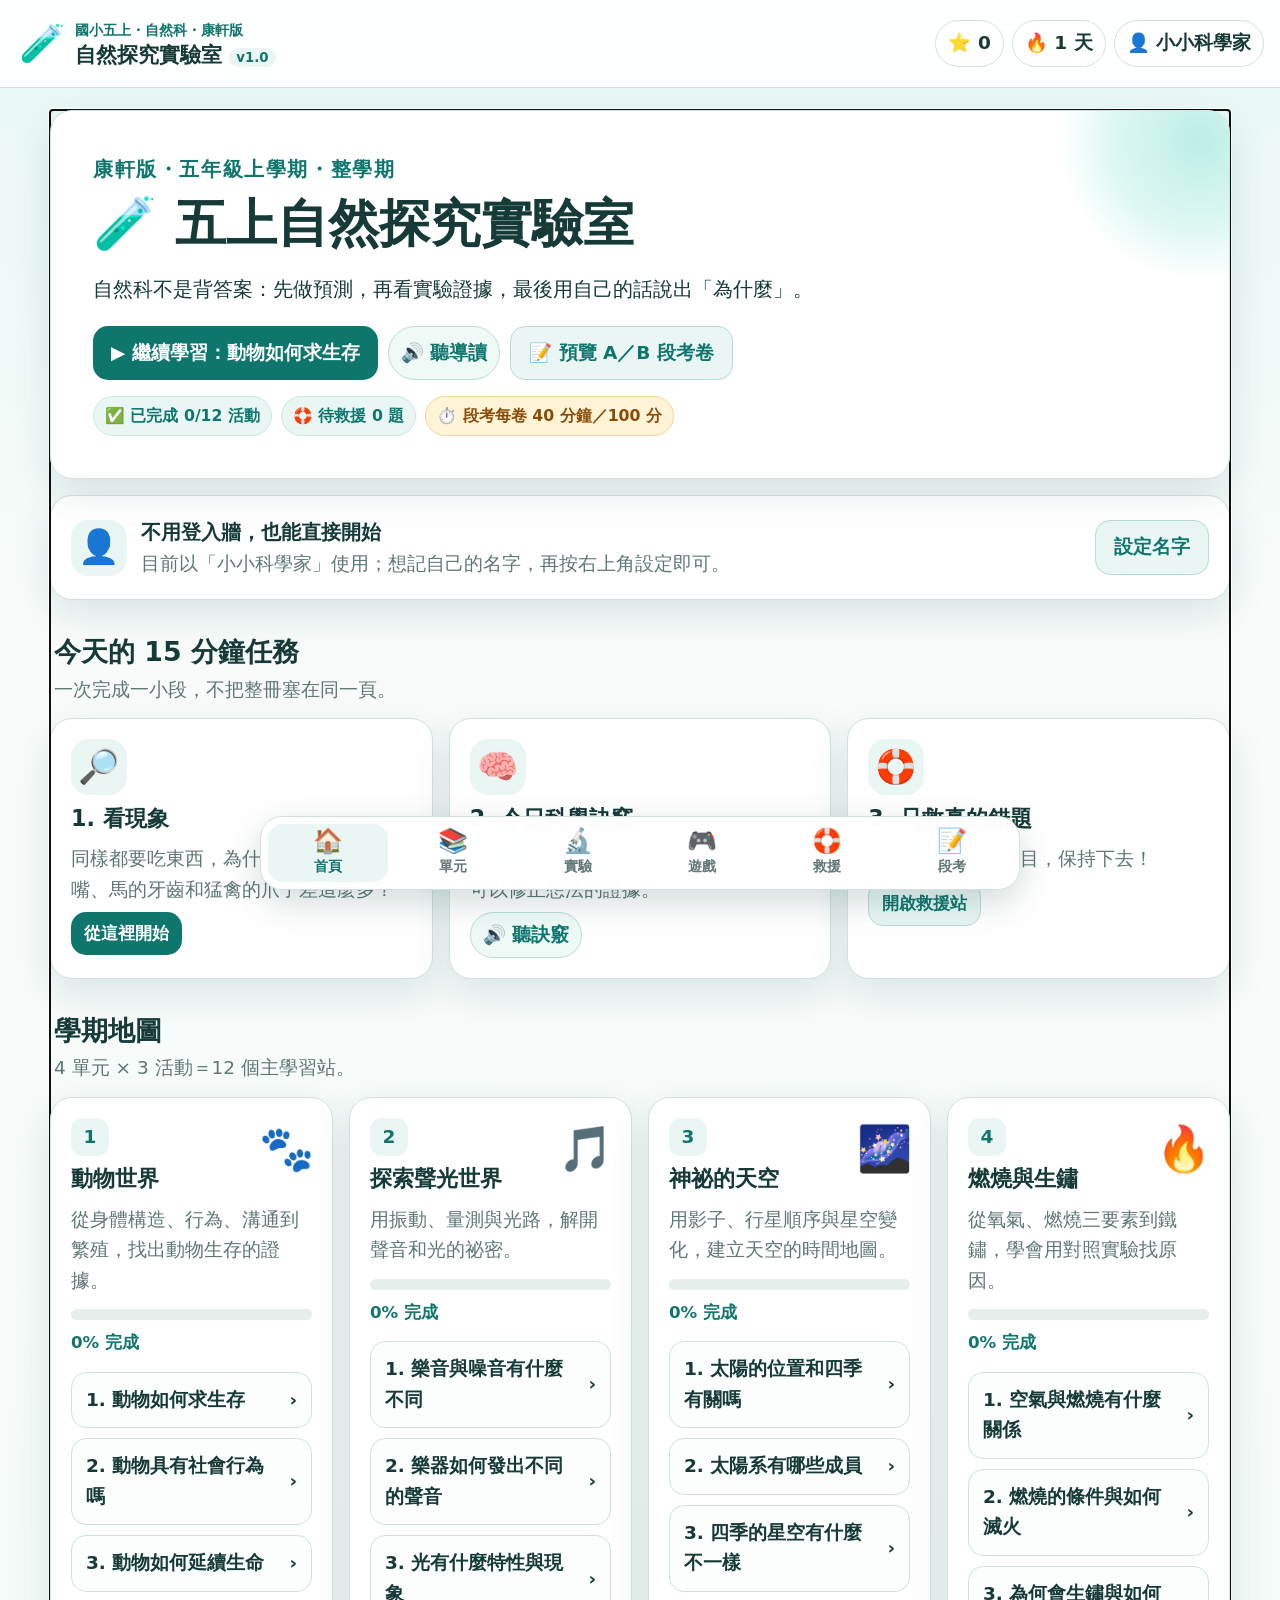
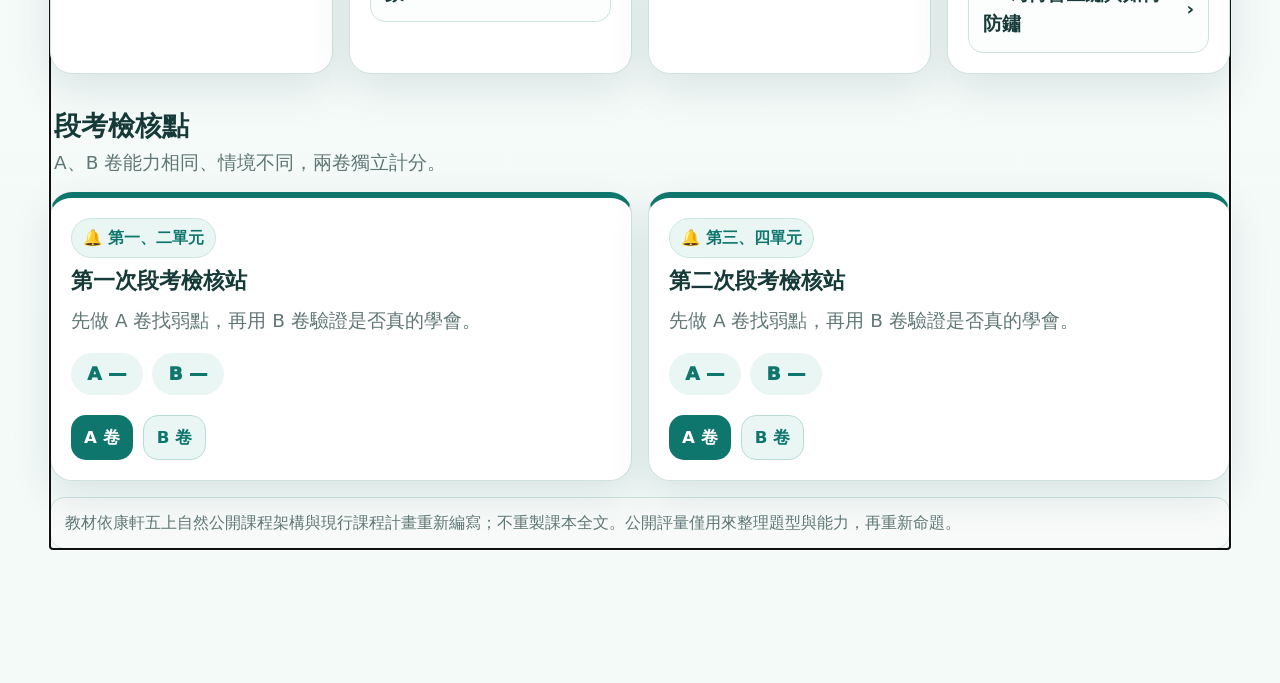
==== index.html @ b78e424f "version 1.0.0" ====
<!doctype html>
<html lang="zh-Hant">
<head>
  <meta charset="utf-8" />
  <meta name="viewport" content="width=device-width,initial-scale=1,viewport-fit=cover" />
  <meta name="theme-color" content="#0f766e" />
  <meta name="description" content="康軒版國小五年級上學期自然互動學習網站：五上自然探究實驗室。" />
  <meta name="application-name" content="五上自然探究實驗室" />
  <link rel="manifest" href="./manifest.webmanifest" />
  <link rel="icon" href="./assets/icon.svg" type="image/svg+xml" />
  <link rel="stylesheet" href="./styles.css?v=1.0.0" />
  <title>五上自然探究實驗室｜康軒版</title>
</head>
<body>
  <header class="topbar">
    <button class="brand" id="homeBrand" type="button" aria-label="回首頁">
      <span class="brand-mark" aria-hidden="true">🧪</span>
      <span><small>國小五上・自然科・康軒版</small><strong>自然探究實驗室 <em>v1.0</em></strong></span>
    </button>
    <div class="status-strip" aria-label="學習狀態">
      <span>⭐ <b id="stars">0</b></span>
      <span class="hide-narrow">🔥 <b id="streak">1</b> 天</span>
      <button class="profile-chip" id="profileBtn" type="button">👤 <b id="profileName">小小科學家</b></button>
    </div>
  </header>

  <main id="mainView" class="main-view" tabindex="-1"></main>

  <nav class="bottom-nav" aria-label="主要導覽">
    <button data-nav="home" class="nav-item active" type="button"><span>🏠</span><b>首頁</b></button>
    <button data-nav="units" class="nav-item" type="button"><span>📚</span><b>單元</b></button>
    <button data-nav="lab" class="nav-item" type="button"><span>🔬</span><b>實驗</b></button>
    <button data-nav="games" class="nav-item" type="button"><span>🎮</span><b>遊戲</b></button>
    <button data-nav="rescue" class="nav-item" type="button"><span>🛟</span><b>救援</b></button>
    <button data-nav="exams" class="nav-item" type="button"><span>📝</span><b>段考</b></button>
  </nav>

  <dialog id="profileDialog" class="small-dialog">
    <form method="dialog" class="dialog-card compact-profile" id="profileForm">
      <button class="icon-close" value="cancel" aria-label="關閉">×</button>
      <div class="profile-title"><span>👤</span><div><small>不擋住學習的簡易設定</small><h2>研究員名字</h2></div></div>
      <label class="field-label" for="nameInput">名字或暱稱</label>
      <input id="nameInput" maxlength="12" autocomplete="nickname" placeholder="例如：小安" />
      <p class="field-help">不需要帳號、密碼或 PIN；進度只存在這個瀏覽器。</p>
      <div class="row-actions"><button class="btn secondary" value="cancel">稍後</button><button class="btn primary" id="saveProfile" value="default">儲存</button></div>
    </form>
  </dialog>

  <dialog id="lessonDialog" class="wide-dialog"><div class="dialog-card lesson-shell"><button class="icon-close" data-close="lesson" aria-label="關閉">×</button><div id="lessonContent"></div></div></dialog>
  <dialog id="examDialog" class="wide-dialog"><div class="dialog-card exam-shell"><button class="icon-close" data-close="exam" aria-label="關閉">×</button><div id="examContent"></div></div></dialog>
  <dialog id="gameDialog" class="wide-dialog"><div class="dialog-card game-shell"><button class="icon-close" data-close="game" aria-label="關閉">×</button><div id="gameContent"></div></div></dialog>

  <div id="toast" class="toast" role="status" aria-live="polite"></div>

  <script src="./data.js?v=1.0.0"></script>
  <script src="./app.js?v=1.0.0"></script>
</body>
</html>
---- styles.css ----
:root{
  --bg:#f3faf8;--panel:#ffffff;--ink:#153a38;--muted:#5f7775;--brand:#0f766e;--brand2:#0d9488;--accent:#f59e0b;--danger:#b42318;
  --line:#cfe2df;--soft:#e9f6f3;--shadow:0 14px 40px rgba(15,78,72,.12);--radius:22px;--touch:48px;
  font-size:18.5px;color-scheme:light;
}
*{box-sizing:border-box}html{scroll-behavior:smooth}body{margin:0;font-family:"Noto Sans TC","Microsoft JhengHei",system-ui,-apple-system,sans-serif;color:var(--ink);background:linear-gradient(180deg,#e8f8f5 0,#f8fbfa 28%,#f3faf8 100%);line-height:1.65;min-height:100vh;padding-bottom:86px}
button,input,select,textarea{font:inherit}button{cursor:pointer}button:focus-visible,input:focus-visible,select:focus-visible{outline:4px solid rgba(245,158,11,.32);outline-offset:2px}
.topbar{position:sticky;top:0;z-index:20;display:flex;align-items:center;justify-content:space-between;gap:14px;padding:10px max(16px,env(safe-area-inset-left));background:rgba(255,255,255,.94);backdrop-filter:blur(16px);border-bottom:1px solid var(--line)}
.brand{border:0;background:transparent;color:var(--ink);display:flex;align-items:center;gap:10px;text-align:left;padding:3px}.brand-mark{font-size:2rem}.brand small{display:block;font-weight:800;color:var(--brand);font-size:.78rem}.brand strong{display:block;font-size:1.13rem;line-height:1.2}.brand em{font-style:normal;font-size:.72rem;background:var(--soft);padding:2px 7px;border-radius:999px;color:var(--brand)}
.status-strip{display:flex;align-items:center;gap:8px;font-weight:800;white-space:nowrap}.status-strip>span,.profile-chip{min-height:42px;border:1px solid var(--line);background:#fff;border-radius:999px;padding:7px 12px;color:var(--ink)}.profile-chip{max-width:180px;overflow:hidden;text-overflow:ellipsis}
.main-view{width:min(1180px,calc(100% - 28px));margin:22px auto 48px}.hero,.card{background:var(--panel);border:1px solid var(--line);box-shadow:var(--shadow);border-radius:var(--radius)}.hero{padding:clamp(22px,4vw,42px);position:relative;overflow:hidden}.hero::after{content:"";position:absolute;width:280px;height:280px;border-radius:50%;right:-110px;top:-110px;background:radial-gradient(circle,#bceee6 0,#dff8f3 45%,transparent 70%);pointer-events:none}.eyebrow{margin:0 0 6px;color:var(--brand);font-size:.82rem;font-weight:900;letter-spacing:.08em}.hero h1{font-size:clamp(1.8rem,4vw,3rem);line-height:1.15;margin:.15em 0}.hero p{font-size:1.08rem;max-width:760px}.hero-actions{display:flex;gap:10px;flex-wrap:wrap;margin-top:20px}
.btn{border:0;min-height:var(--touch);padding:11px 18px;border-radius:15px;font-weight:900;display:inline-flex;align-items:center;justify-content:center;gap:8px}.btn.primary{background:var(--brand);color:white}.btn.primary:hover{background:#0b5f59}.btn.secondary{background:var(--soft);color:var(--brand);border:1px solid #b7ddd7}.btn.warn{background:#fff4d6;color:#8a4b08;border:1px solid #f0d08d}.btn.ghost{background:#fff;border:1px solid var(--line);color:var(--ink)}.btn.danger{background:#fff0ee;color:var(--danger);border:1px solid #efc1bc}.btn.small{min-height:42px;padding:8px 13px;font-size:.9rem}
.section-head{display:flex;justify-content:space-between;align-items:end;gap:12px;margin:30px 4px 13px}.section-head h2{font-size:1.45rem;margin:0}.section-head p{margin:0;color:var(--muted)}
.grid{display:grid;gap:16px}.grid.two{grid-template-columns:repeat(2,minmax(0,1fr))}.grid.three{grid-template-columns:repeat(3,minmax(0,1fr))}.grid.four{grid-template-columns:repeat(4,minmax(0,1fr))}.card{padding:20px}.card h3{margin:.2em 0 .35em;font-size:1.2rem}.card p{margin:.35em 0;color:var(--muted)}.unit-card{position:relative;overflow:hidden}.unit-card .unit-no{display:inline-flex;align-items:center;justify-content:center;width:38px;height:38px;border-radius:12px;background:var(--soft);color:var(--brand);font-weight:900}.unit-emoji{font-size:2.4rem;position:absolute;right:18px;top:14px}.progress{height:11px;background:#e7efed;border-radius:999px;overflow:hidden;margin:13px 0 7px}.progress>i{display:block;height:100%;background:linear-gradient(90deg,var(--brand),#34d399);border-radius:inherit}.mini-stat{font-weight:900;color:var(--brand);font-size:.9rem}.lesson-list{display:grid;gap:10px;margin-top:14px}.lesson-link{width:100%;text-align:left;border:1px solid var(--line);background:#fbfefd;padding:12px 14px;border-radius:15px;color:var(--ink);font-weight:800;min-height:52px;display:flex;align-items:center;justify-content:space-between;gap:10px}.lesson-link:hover{border-color:#7fc8bd;background:#f0fbf8}.done-dot{color:#0f8b66}.lockless{font-size:.78rem;color:var(--muted);font-weight:700}
.mission-card{display:grid;grid-template-columns:auto 1fr auto;align-items:center;gap:14px}.mission-icon{width:56px;height:56px;border-radius:18px;background:var(--soft);display:grid;place-items:center;font-size:1.8rem}.mission-card strong{font-size:1.08rem}.mission-card p{margin:0}
.scope-strip{display:flex;gap:9px;flex-wrap:wrap;margin-top:16px}.pill,.scope-pill{display:inline-flex;align-items:center;gap:6px;padding:6px 11px;border-radius:999px;background:var(--soft);color:var(--brand);font-size:.85rem;font-weight:900;border:1px solid #cce7e2}.scope-pill.exam{background:#fff4d6;color:#8a4b08;border-color:#f3d59a}
.bottom-nav{position:fixed;z-index:25;left:50%;bottom:max(10px,env(safe-area-inset-bottom));transform:translateX(-50%);width:min(760px,calc(100% - 18px));display:grid;grid-template-columns:repeat(6,1fr);gap:5px;padding:7px;border:1px solid var(--line);border-radius:22px;background:rgba(255,255,255,.96);backdrop-filter:blur(16px);box-shadow:0 12px 35px rgba(10,62,57,.18)}.nav-item{border:0;background:transparent;border-radius:15px;color:var(--muted);min-height:58px;font-weight:800;display:flex;flex-direction:column;align-items:center;justify-content:center;gap:0;font-size:.76rem}.nav-item span{font-size:1.3rem;line-height:1.1}.nav-item.active{background:var(--soft);color:var(--brand)}
dialog{border:0;background:transparent;padding:0}dialog::backdrop{background:rgba(3,32,30,.62);backdrop-filter:blur(4px)}.small-dialog{width:min(440px,calc(100% - 24px))}.wide-dialog{width:min(1120px,calc(100% - 18px));max-height:94vh}.dialog-card{position:relative;background:#fff;border-radius:24px;border:1px solid var(--line);box-shadow:0 30px 90px rgba(0,0,0,.25);padding:24px;max-height:94vh;overflow:auto}.icon-close{position:sticky;float:right;top:0;z-index:5;width:46px;height:46px;border-radius:50%;border:1px solid var(--line);background:#fff;font-size:1.6rem;line-height:1;color:var(--muted)}.compact-profile{padding:20px}.profile-title{display:flex;align-items:center;gap:12px;margin-bottom:14px}.profile-title>span{font-size:2.1rem}.profile-title small{color:var(--brand);font-weight:900}.profile-title h2{margin:0}.field-label{font-weight:900;display:block;margin-bottom:6px}.compact-profile input{width:100%;min-height:52px;border:2px solid var(--line);border-radius:14px;padding:10px 13px;font-size:1.05rem}.field-help{font-size:.86rem;color:var(--muted);margin:8px 0 16px}.row-actions{display:flex;justify-content:flex-end;gap:9px}
.lesson-hero{padding:18px 6px 14px}.lesson-hero h1{margin:.1em 0;font-size:clamp(1.55rem,3vw,2.25rem)}.lesson-hero .lead{font-size:1.08rem;color:var(--muted);max-width:850px}.lesson-stage-nav{display:flex;gap:8px;overflow:auto;padding:9px 0 12px;position:sticky;top:-24px;background:#fff;z-index:3}.stage-tab{border:1px solid var(--line);background:#fff;min-height:46px;border-radius:13px;padding:8px 13px;white-space:nowrap;font-weight:900;color:var(--muted)}.stage-tab.active{background:var(--brand);color:#fff;border-color:var(--brand)}.stage-panel{padding:8px 2px}.stage-panel h2{font-size:1.35rem}.big-question{font-size:1.24rem;font-weight:900;background:#fff8e8;border:1px solid #f1d69a;border-radius:18px;padding:18px}.concept-stack{display:grid;gap:11px}.concept{display:grid;grid-template-columns:42px 1fr;gap:12px;align-items:start;background:#f8fcfb;border:1px solid var(--line);border-radius:16px;padding:14px}.concept b{width:38px;height:38px;border-radius:12px;background:var(--brand);color:#fff;display:grid;place-items:center}.speak{border:1px solid #b8ded8;background:#effaf7;color:var(--brand);border-radius:999px;min-height:42px;padding:7px 12px;font-weight:900}.memory-hook{background:#fff8e8;border-left:6px solid var(--accent);padding:14px 16px;border-radius:12px;margin:10px 0;font-weight:800}.experiment-grid{display:grid;grid-template-columns:1fr 1fr;gap:14px}.experiment-box{border:1px solid var(--line);border-radius:17px;padding:16px;background:#fbfefd}.experiment-box h3{margin:.1em 0 .4em}.steps{padding-left:1.3em}.steps li{margin:.35em 0}.safety{background:#fff1ef;border:1px solid #f3c7c0;color:#7c2d25;border-radius:14px;padding:13px 15px;font-weight:800}.prediction-options{display:grid;gap:8px}.prediction-options button{border:1px solid var(--line);background:white;border-radius:14px;min-height:50px;padding:10px 13px;text-align:left}.prediction-options button.good{background:#eafaf2;border-color:#6bcf9a}.prediction-options button.bad{background:#fff1ef;border-color:#f1aaa0}.reveal{margin-top:12px;padding:14px;border-radius:14px;background:var(--soft)}
.simulator{border:1px solid var(--line);border-radius:18px;padding:18px;background:linear-gradient(180deg,#fbfffe,#f1faf8)}.sim-controls{display:grid;gap:12px}.sim-controls label{font-weight:800}.sim-controls input[type=range]{width:100%}.sim-output{margin-top:14px;border-radius:15px;padding:16px;background:#fff;border:1px solid var(--line);font-weight:800}.ray-svg,.sky-svg{width:100%;height:auto;max-height:310px;background:#f8fcff;border-radius:16px;border:1px solid #d7e6ee}.planet-row{display:flex;flex-wrap:wrap;gap:8px}.planet-chip{padding:9px 12px;border-radius:999px;background:#e7f4ff;border:1px solid #b7d5ea;font-weight:900}.flame{font-size:4rem;filter:drop-shadow(0 8px 12px rgba(245,158,11,.25))}.flame.off{filter:grayscale(1);opacity:.35}.rust-sample{font-size:3.2rem}.switches{display:flex;flex-wrap:wrap;gap:9px}.toggle{border:1px solid var(--line);background:#fff;border-radius:14px;padding:10px 14px;font-weight:900}.toggle.on{background:var(--brand);color:#fff;border-color:var(--brand)}
.level-switch{display:flex;gap:8px;flex-wrap:wrap;margin:10px 0 14px}.level-btn{border:1px solid var(--line);background:#fff;border-radius:999px;padding:8px 13px;font-weight:900}.level-btn.active{background:#183f3b;color:#fff}.quiz-card{border:1px solid var(--line);border-radius:18px;padding:16px;margin:12px 0}.quiz-card .qtitle{font-size:1.08rem;font-weight:900}.quiz-options{display:grid;gap:8px;margin-top:11px}.choice{border:1px solid var(--line);background:#fff;border-radius:14px;text-align:left;padding:11px 13px;min-height:48px}.choice.correct{background:#e8f8ef;border-color:#78c59a}.choice.wrong{background:#fff0ef;border-color:#e7a19a}.explain{margin-top:10px;padding:12px 14px;background:var(--soft);border-radius:13px}.quiz-summary{padding:16px;background:#fff8e8;border:1px solid #f0d49a;border-radius:16px;font-weight:900}
.exam-card{border-top:6px solid var(--brand)}.exam-card.b{border-top-color:#7c3aed}.score-badge{display:inline-flex;align-items:center;justify-content:center;min-width:72px;height:42px;border-radius:999px;background:var(--soft);font-weight:950;color:var(--brand)}.exam-head{display:flex;justify-content:space-between;align-items:start;gap:14px;padding-right:55px}.exam-head h1{margin:.1em 0}.timer{position:sticky;top:0;z-index:4;display:inline-flex;background:#183f3b;color:#fff;border-radius:999px;padding:8px 13px;font-weight:950}.exam-section{margin:25px 0 8px;padding:10px 14px;background:#eaf8f5;border-radius:13px;font-size:1.1rem}.exam-q{border-bottom:1px dashed var(--line);padding:16px 2px}.exam-q legend{font-weight:900;margin-bottom:8px}.exam-q input[type=text]{width:100%;max-width:420px;border:2px solid var(--line);border-radius:13px;padding:10px 12px;min-height:48px}.exam-choice{display:block;padding:8px 4px}.exam-choice input{transform:scale(1.25);margin-right:10px}.result-panel{padding:18px;border-radius:18px;background:#fff8e8;border:1px solid #f0d49a}.score-big{font-size:2.7rem;font-weight:950;color:var(--brand)}.wrong-review{border:1px solid #efc0ba;background:#fff7f6;border-radius:14px;padding:12px;margin:10px 0}
.match-board{display:grid;grid-template-columns:repeat(4,minmax(0,1fr));gap:10px}.match-card{min-height:95px;border:2px solid #c9e0dc;background:#fff;border-radius:16px;padding:10px;font-weight:900;color:var(--ink)}.match-card.flipped{background:#eaf8f5;border-color:#63b9ad}.match-card.matched{background:#e5f7ea;border-color:#68bd83;opacity:.65}.board{display:grid;grid-template-columns:repeat(5,minmax(0,1fr));gap:7px;margin:14px 0}.tile{min-height:78px;border:1px solid var(--line);border-radius:14px;background:#f8fcfb;padding:7px;font-size:.78rem;font-weight:800;position:relative}.tile.player::after{content:"🧪";position:absolute;right:5px;bottom:4px;font-size:1.45rem}.game-stats{display:flex;gap:10px;flex-wrap:wrap}.game-stats span{background:var(--soft);padding:7px 11px;border-radius:999px;font-weight:900}
.rescue-item{display:grid;grid-template-columns:1fr auto;gap:12px;align-items:center;border:1px solid #efc2bd;background:#fffafa;border-radius:16px;padding:15px;margin:10px 0}.empty-state{text-align:center;padding:45px 20px}.empty-state .emoji{font-size:4rem}.empty-state h2{margin:.2em}.source-note{font-size:.85rem;color:var(--muted);background:#f7faf9;border-radius:14px;padding:12px 14px;border:1px solid var(--line)}
.toast{position:fixed;z-index:60;left:50%;bottom:100px;transform:translate(-50%,30px);opacity:0;pointer-events:none;background:#173f3b;color:white;padding:12px 16px;border-radius:999px;font-weight:900;transition:.22s;box-shadow:var(--shadow)}.toast.show{opacity:1;transform:translate(-50%,0)}
@media(max-width:820px){:root{font-size:17.5px}.grid.four,.grid.three{grid-template-columns:repeat(2,minmax(0,1fr))}.experiment-grid{grid-template-columns:1fr}.match-board{grid-template-columns:repeat(3,minmax(0,1fr))}.board{grid-template-columns:repeat(4,minmax(0,1fr))}.hide-narrow{display:none}.status-strip>span{padding:7px 9px}.profile-chip{max-width:125px}.main-view{width:min(100% - 18px,1180px);margin-top:12px}.hero{padding:22px 18px}.dialog-card{padding:18px}.lesson-stage-nav{top:-18px}}
@media(max-width:560px){:root{font-size:17px}.topbar{padding:8px 9px}.brand-mark{font-size:1.65rem}.brand small{font-size:.78rem}.brand strong{font-size:1rem}.brand em{display:none}.status-strip>span{display:none}.profile-chip{min-height:40px;padding:6px 9px;max-width:110px}.grid.two,.grid.three,.grid.four{grid-template-columns:1fr}.mission-card{grid-template-columns:auto 1fr}.mission-card>.btn{grid-column:1/-1}.bottom-nav{gap:2px;padding:5px}.nav-item{min-height:55px;font-size:.82rem}.nav-item span{font-size:1.2rem}.card{padding:17px}.hero h1{font-size:1.75rem}.match-board{grid-template-columns:repeat(2,minmax(0,1fr))}.board{grid-template-columns:repeat(3,minmax(0,1fr))}.tile{min-height:72px;font-size:.84rem}.exam-head{display:block}.timer{margin-top:8px}.row-actions .btn{flex:1}.lesson-shell,.exam-shell,.game-shell{border-radius:18px}.lesson-stage-nav{padding-right:40px}}
@media(prefers-reduced-motion:reduce){*{scroll-behavior:auto!important;transition:none!important}}
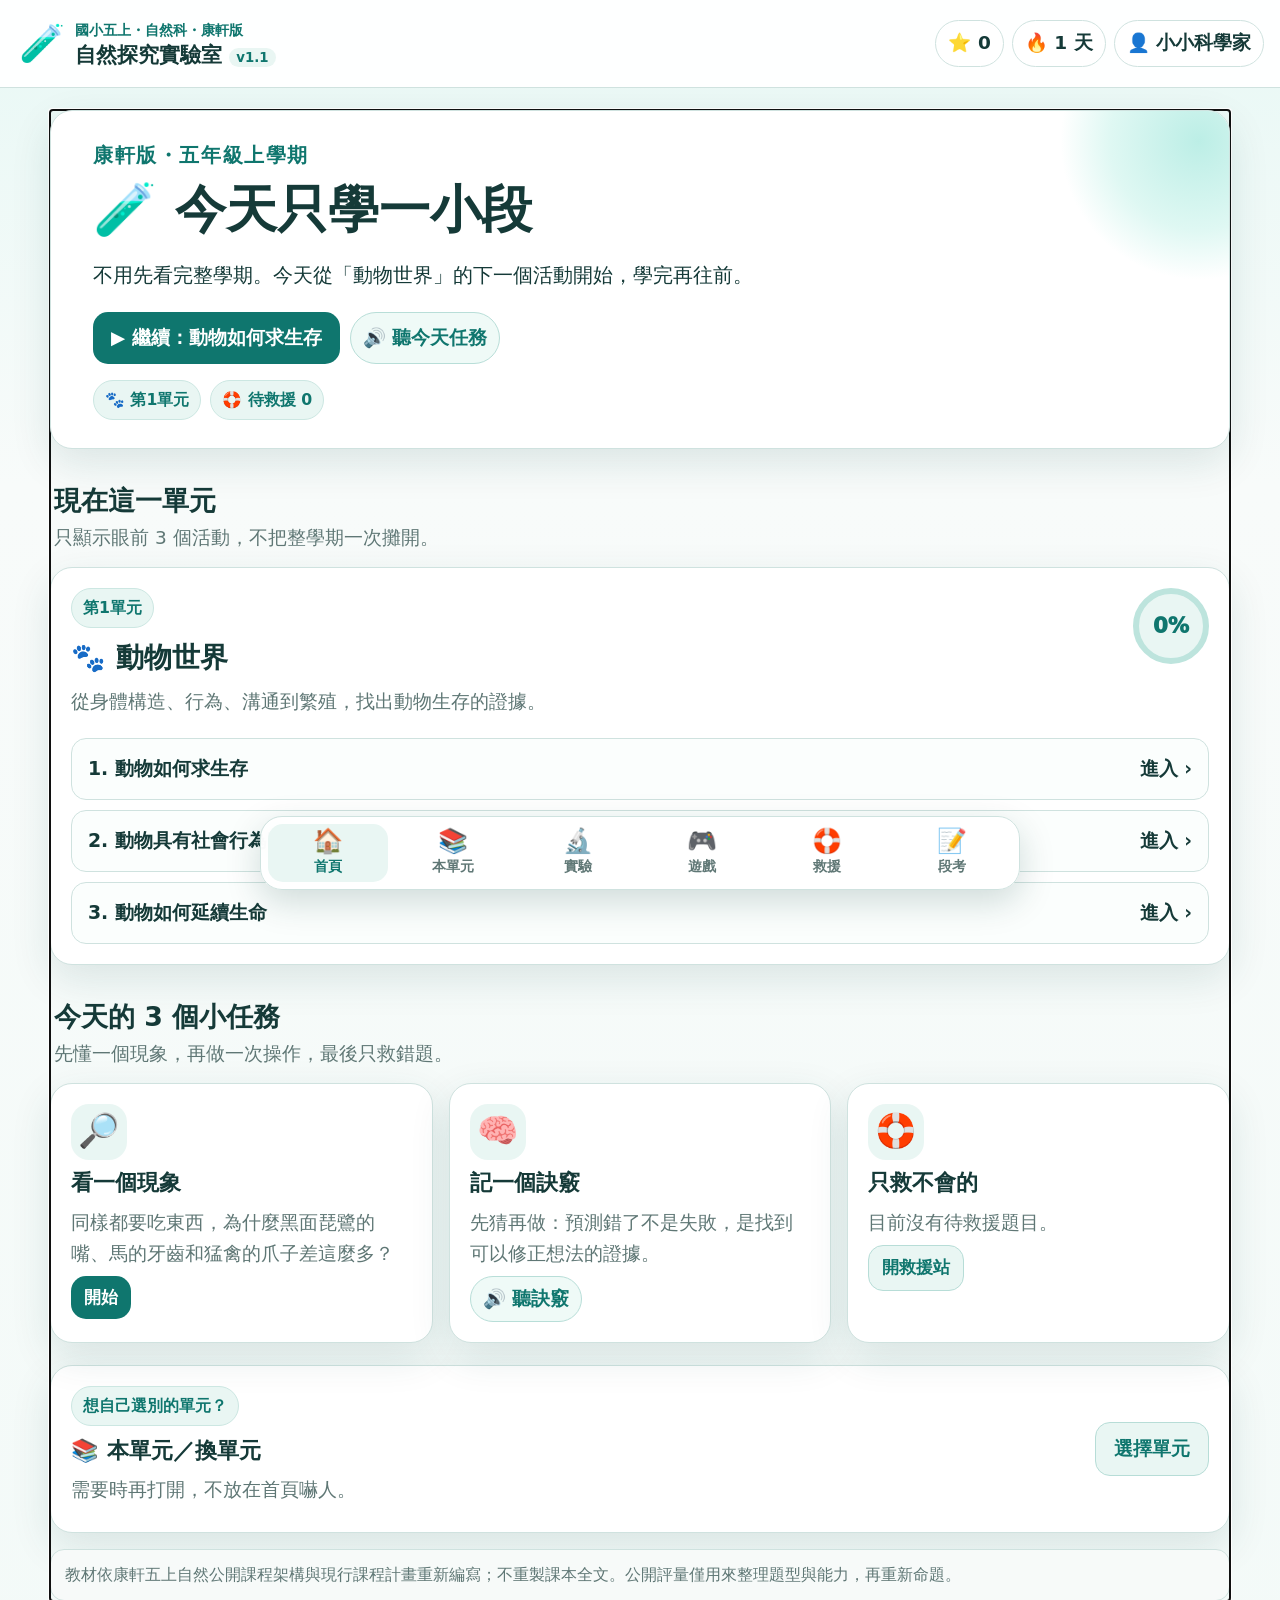
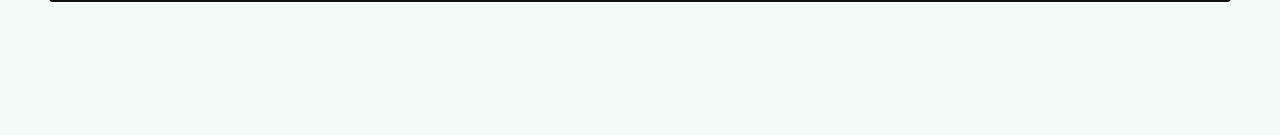
==== commit 251ada79: "version 1.1.0" ====
--- a/index.html
+++ b/index.html
@@ -8,14 +8,14 @@
   <meta name="application-name" content="五上自然探究實驗室" />
   <link rel="manifest" href="./manifest.webmanifest" />
   <link rel="icon" href="./assets/icon.svg" type="image/svg+xml" />
-  <link rel="stylesheet" href="./styles.css?v=1.0.0" />
+  <link rel="stylesheet" href="./styles.css?v=1.1.0" />
   <title>五上自然探究實驗室｜康軒版</title>
 </head>
 <body>
   <header class="topbar">
     <button class="brand" id="homeBrand" type="button" aria-label="回首頁">
       <span class="brand-mark" aria-hidden="true">🧪</span>
-      <span><small>國小五上・自然科・康軒版</small><strong>自然探究實驗室 <em>v1.0</em></strong></span>
+      <span><small>國小五上・自然科・康軒版</small><strong>自然探究實驗室 <em>v1.1</em></strong></span>
     </button>
     <div class="status-strip" aria-label="學習狀態">
       <span>⭐ <b id="stars">0</b></span>
@@ -28,7 +28,7 @@
 
   <nav class="bottom-nav" aria-label="主要導覽">
     <button data-nav="home" class="nav-item active" type="button"><span>🏠</span><b>首頁</b></button>
-    <button data-nav="units" class="nav-item" type="button"><span>📚</span><b>單元</b></button>
+    <button data-nav="units" class="nav-item" type="button"><span>📚</span><b>本單元</b></button>
     <button data-nav="lab" class="nav-item" type="button"><span>🔬</span><b>實驗</b></button>
     <button data-nav="games" class="nav-item" type="button"><span>🎮</span><b>遊戲</b></button>
     <button data-nav="rescue" class="nav-item" type="button"><span>🛟</span><b>救援</b></button>
@@ -52,7 +52,7 @@
 
   <div id="toast" class="toast" role="status" aria-live="polite"></div>
 
-  <script src="./data.js?v=1.0.0"></script>
-  <script src="./app.js?v=1.0.0"></script>
+  <script src="./data.js?v=1.1.0"></script>
+  <script src="./app.js?v=1.1.0"></script>
 </body>
 </html>
--- a/styles.css
+++ b/styles.css
@@ -26,3 +26,11 @@
 @media(max-width:820px){:root{font-size:17.5px}.grid.four,.grid.three{grid-template-columns:repeat(2,minmax(0,1fr))}.experiment-grid{grid-template-columns:1fr}.match-board{grid-template-columns:repeat(3,minmax(0,1fr))}.board{grid-template-columns:repeat(4,minmax(0,1fr))}.hide-narrow{display:none}.status-strip>span{padding:7px 9px}.profile-chip{max-width:125px}.main-view{width:min(100% - 18px,1180px);margin-top:12px}.hero{padding:22px 18px}.dialog-card{padding:18px}.lesson-stage-nav{top:-18px}}
 @media(max-width:560px){:root{font-size:17px}.topbar{padding:8px 9px}.brand-mark{font-size:1.65rem}.brand small{font-size:.78rem}.brand strong{font-size:1rem}.brand em{display:none}.status-strip>span{display:none}.profile-chip{min-height:40px;padding:6px 9px;max-width:110px}.grid.two,.grid.three,.grid.four{grid-template-columns:1fr}.mission-card{grid-template-columns:auto 1fr}.mission-card>.btn{grid-column:1/-1}.bottom-nav{gap:2px;padding:5px}.nav-item{min-height:55px;font-size:.82rem}.nav-item span{font-size:1.2rem}.card{padding:17px}.hero h1{font-size:1.75rem}.match-board{grid-template-columns:repeat(2,minmax(0,1fr))}.board{grid-template-columns:repeat(3,minmax(0,1fr))}.tile{min-height:72px;font-size:.84rem}.exam-head{display:block}.timer{margin-top:8px}.row-actions .btn{flex:1}.lesson-shell,.exam-shell,.game-shell{border-radius:18px}.lesson-stage-nav{padding-right:40px}}
 @media(prefers-reduced-motion:reduce){*{scroll-behavior:auto!important;transition:none!important}}
+
+/* v1.1 — focused homepage, richer lesson details, standalone labs and deeper games */
+.compact-home-hero{padding-block:28px}.current-unit-focus{margin-top:0}.current-unit-top{display:flex;align-items:flex-start;justify-content:space-between;gap:18px}.current-unit-top h2{margin:.25em 0 .2em;font-size:1.5rem}.unit-progress-big{min-width:76px;height:76px;border-radius:50%;display:grid;place-items:center;background:var(--soft);border:6px solid #bde4dd;color:var(--brand);font-weight:950;font-size:1.15rem}.lesson-list.roomy .lesson-link{min-height:62px;padding:14px 16px;font-size:1.02rem}.gentle-next{margin-top:22px;display:flex;align-items:center;justify-content:space-between;gap:16px}.gentle-next h3{margin:.25em 0}.unit-switcher{display:flex;gap:10px;overflow:auto;padding:14px 2px 12px;margin:4px 0 10px}.unit-switch,.lab-chip{border:1px solid var(--line);background:#fff;color:var(--ink);border-radius:999px;min-height:46px;padding:8px 14px;font-weight:900;white-space:nowrap}.unit-switch.active,.lab-chip.active{background:var(--brand);border-color:var(--brand);color:#fff}.exam-nudge{margin-top:16px;padding:13px 15px;border:1px solid #f0d49a;border-radius:14px;background:#fff9e8;display:flex;align-items:center;justify-content:space-between;gap:10px;flex-wrap:wrap}
+.lab-picker{display:flex;gap:9px;overflow:auto;padding:14px 2px 12px;scrollbar-width:thin}.lab-workbench{margin-top:6px}.lab-title-row{display:flex;align-items:flex-start;justify-content:space-between;gap:14px;margin-bottom:12px}.lab-title-row h2{margin:.2em 0}.stage-intro{padding:12px 14px;border-radius:14px;background:#effaf7;border:1px solid #c7e8e1;color:#355b58}.detail-stack{display:grid;gap:13px}.detail-card{display:grid;grid-template-columns:50px 1fr;gap:13px;padding:16px;border:1px solid var(--line);border-radius:18px;background:#fbfefd}.detail-card h3{margin:.05em 0 .35em;font-size:1.15rem}.detail-card p{margin:.25em 0}.detail-num{width:44px;height:44px;display:grid;place-items:center;border-radius:14px;background:var(--brand);color:#fff;font-weight:950;font-size:1.08rem}.example-line,.trap-line{margin-top:9px;padding:10px 12px;border-radius:12px}.example-line{background:#eef9f6;border-left:5px solid #5fbcae}.trap-line{background:#fff6e4;border-left:5px solid var(--accent)}
+.game-unit-head{display:flex;align-items:center;gap:12px}.game-unit-head h2{margin:.1em 0}.game-buttons{display:flex;gap:8px;flex-wrap:wrap;margin-top:12px}.game-how{padding:13px 15px;background:#eef9f6;border:1px solid #c8e5df;border-radius:14px;margin:10px 0 14px}.pair-columns{display:grid;grid-template-columns:1fr 1fr;gap:18px;margin-top:14px}.pair-columns>div{display:grid;align-content:start;gap:9px}.pair-columns h3{margin:0 0 4px}.pair-card{width:100%;min-height:60px;text-align:left;border:2px solid #c9dfdb;background:#fff;border-radius:15px;padding:11px 13px;color:var(--ink);font-weight:850}.pair-card:hover{background:#f4fbf9}.pair-card.selected{border-color:var(--accent);background:#fff7df;box-shadow:0 0 0 3px rgba(245,158,11,.15)}.pair-card.matched{border-color:#67b786;background:#e7f7ec;color:#255a3b}.game-feedback{margin-top:14px;padding:12px 14px;border-radius:14px;background:#fff8e8;border:1px solid #efd39a;font-weight:850}.classify-prompt{margin:18px 0 8px;padding:22px;border-radius:18px;background:#eef9f6;border:1px solid #c7e6df;font-size:1.4rem;font-weight:950;text-align:center}.classify-options{display:grid;grid-template-columns:repeat(2,minmax(0,1fr));gap:10px}.classify-btn{min-height:56px;border:1px solid #bcded8;background:#fff;border-radius:15px;color:var(--ink);font-weight:900;padding:10px 12px}.classify-btn:hover{background:#effaf7;border-color:#76bfb4}
+.exam-evidence-note,.exam-instruction{margin:14px 0;padding:14px 16px;border-radius:15px;background:#fff8e8;border:1px solid #eed29a;color:#67420d}.exam-style{min-height:3.2em}.q-points{display:inline-flex;margin-left:6px;padding:2px 8px;border-radius:999px;background:#eef9f6;color:var(--brand);font-size:.8rem;font-weight:950}.multi-tip{display:inline-block;margin:2px 0 7px;padding:3px 8px;border-radius:999px;background:#f5edff;color:#6d28d9;font-size:.78rem;font-weight:900}.exam-diagram{display:block;width:min(100%,620px);height:auto;margin:10px auto 14px;border:1px solid var(--line);border-radius:16px;background:#fff}.exam-q{border:1px solid var(--line);border-radius:16px;margin:12px 0;padding:15px 16px;background:#fff}.exam-q legend{padding:0 5px;font-size:1.02rem}.exam-choice{border-radius:10px}.exam-choice:hover{background:#f6fbfa}
+@media(max-width:700px){.current-unit-top,.lab-title-row,.gentle-next{align-items:flex-start}.unit-progress-big{min-width:64px;height:64px;font-size:1rem}.pair-columns{grid-template-columns:1fr;gap:13px}.classify-options{grid-template-columns:1fr}.detail-card{grid-template-columns:42px 1fr}.detail-num{width:38px;height:38px}.game-buttons .btn{flex:1 1 150px}}
+@media(max-width:560px){.current-unit-top{gap:10px}.current-unit-top h2{font-size:1.3rem}.unit-progress-big{min-width:58px;height:58px;border-width:5px}.gentle-next{display:block}.gentle-next .btn{width:100%;margin-top:10px}.lab-title-row{display:block}.lab-title-row .speak{margin-top:8px}.detail-card{grid-template-columns:1fr}.detail-num{width:36px;height:36px}.pair-card{font-size:.98rem}.exam-q{padding:13px}.exam-choice{padding:10px 4px}.exam-head{padding-right:44px}}
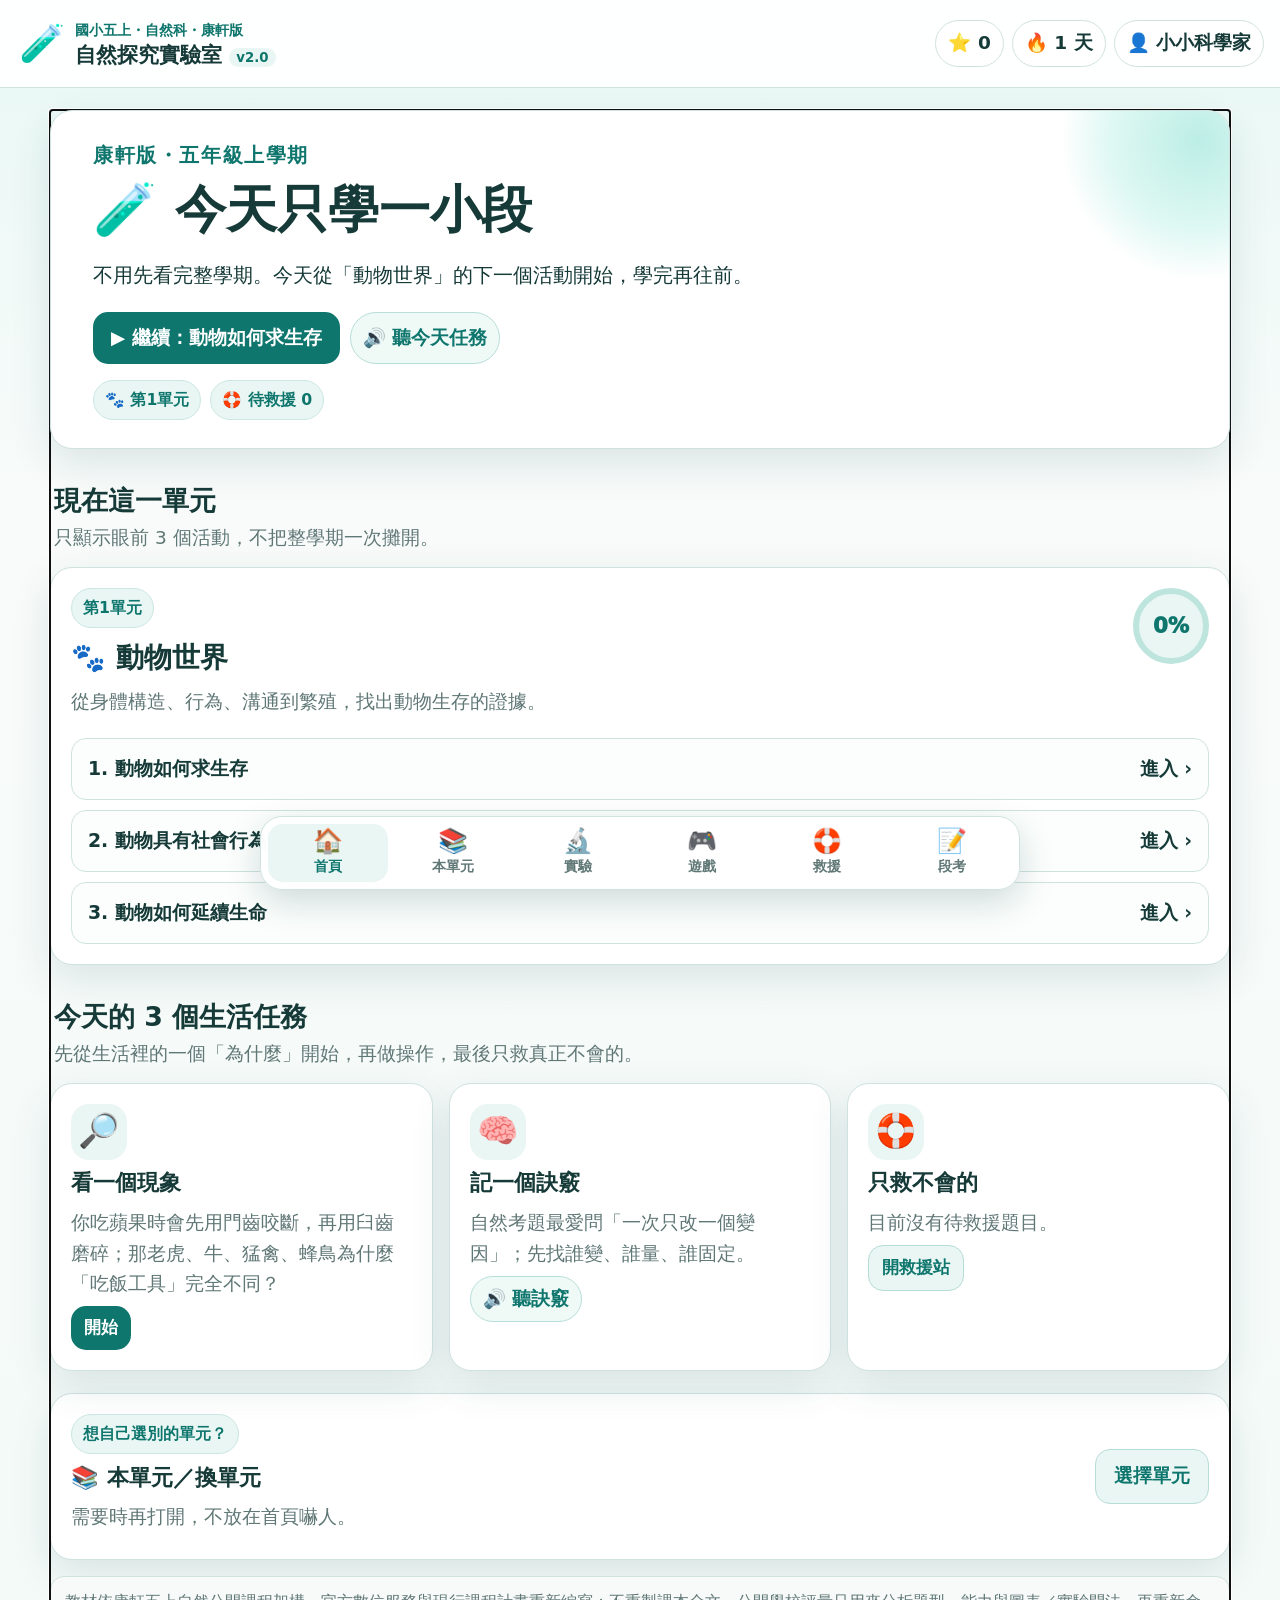
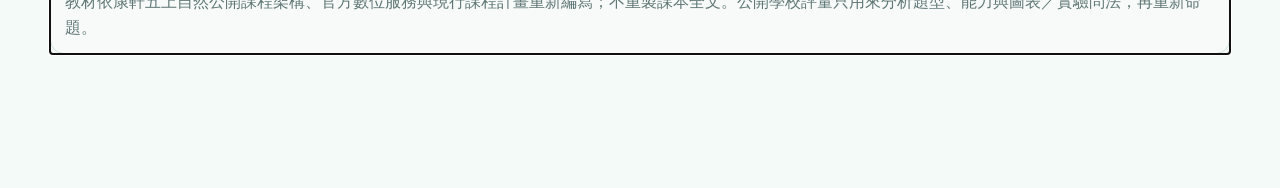
==== commit b2e2d8ce: "version 2.0.0" ====
--- a/index.html
+++ b/index.html
@@ -8,14 +8,14 @@
   <meta name="application-name" content="五上自然探究實驗室" />
   <link rel="manifest" href="./manifest.webmanifest" />
   <link rel="icon" href="./assets/icon.svg" type="image/svg+xml" />
-  <link rel="stylesheet" href="./styles.css?v=1.1.0" />
+  <link rel="stylesheet" href="./styles.css?v=2.0.0" />
   <title>五上自然探究實驗室｜康軒版</title>
 </head>
 <body>
   <header class="topbar">
     <button class="brand" id="homeBrand" type="button" aria-label="回首頁">
       <span class="brand-mark" aria-hidden="true">🧪</span>
-      <span><small>國小五上・自然科・康軒版</small><strong>自然探究實驗室 <em>v1.1</em></strong></span>
+      <span><small>國小五上・自然科・康軒版</small><strong>自然探究實驗室 <em>v2.0</em></strong></span>
     </button>
     <div class="status-strip" aria-label="學習狀態">
       <span>⭐ <b id="stars">0</b></span>
@@ -52,7 +52,7 @@
 
   <div id="toast" class="toast" role="status" aria-live="polite"></div>
 
-  <script src="./data.js?v=1.1.0"></script>
-  <script src="./app.js?v=1.1.0"></script>
+  <script src="./data.js?v=2.0.0"></script>
+  <script src="./app.js?v=2.0.0"></script>
 </body>
 </html>
--- a/styles.css
+++ b/styles.css
@@ -34,3 +34,20 @@
 .exam-evidence-note,.exam-instruction{margin:14px 0;padding:14px 16px;border-radius:15px;background:#fff8e8;border:1px solid #eed29a;color:#67420d}.exam-style{min-height:3.2em}.q-points{display:inline-flex;margin-left:6px;padding:2px 8px;border-radius:999px;background:#eef9f6;color:var(--brand);font-size:.8rem;font-weight:950}.multi-tip{display:inline-block;margin:2px 0 7px;padding:3px 8px;border-radius:999px;background:#f5edff;color:#6d28d9;font-size:.78rem;font-weight:900}.exam-diagram{display:block;width:min(100%,620px);height:auto;margin:10px auto 14px;border:1px solid var(--line);border-radius:16px;background:#fff}.exam-q{border:1px solid var(--line);border-radius:16px;margin:12px 0;padding:15px 16px;background:#fff}.exam-q legend{padding:0 5px;font-size:1.02rem}.exam-choice{border-radius:10px}.exam-choice:hover{background:#f6fbfa}
 @media(max-width:700px){.current-unit-top,.lab-title-row,.gentle-next{align-items:flex-start}.unit-progress-big{min-width:64px;height:64px;font-size:1rem}.pair-columns{grid-template-columns:1fr;gap:13px}.classify-options{grid-template-columns:1fr}.detail-card{grid-template-columns:42px 1fr}.detail-num{width:38px;height:38px}.game-buttons .btn{flex:1 1 150px}}
 @media(max-width:560px){.current-unit-top{gap:10px}.current-unit-top h2{font-size:1.3rem}.unit-progress-big{min-width:58px;height:58px;border-width:5px}.gentle-next{display:block}.gentle-next .btn{width:100%;margin-top:10px}.lab-title-row{display:block}.lab-title-row .speak{margin-top:8px}.detail-card{grid-template-columns:1fr}.detail-num{width:36px;height:36px}.pair-card{font-size:.98rem}.exam-q{padding:13px}.exam-choice{padding:10px 4px}.exam-head{padding-right:44px}}
+
+/* v2.0 — life-first science, curiosity scenes, experiment ring and visual concept cards */
+.life-scene-grid{display:grid;grid-template-columns:repeat(2,minmax(0,1fr));gap:12px;margin:16px 0}.life-scene{border:1px solid var(--line);border-radius:18px;background:#fbfefd;overflow:hidden}.life-scene summary{list-style:none;display:flex;align-items:flex-start;gap:12px;padding:14px 16px;cursor:pointer}.life-scene summary::-webkit-details-marker{display:none}.life-scene summary>span{font-size:2rem;line-height:1}.life-scene summary b{font-size:1.08rem}.life-scene summary p{margin:.2em 0;color:var(--muted)}.life-scene[open]{border-color:#8acfc4;background:#f5fcfa}.life-answer{padding:12px 16px 15px;border-top:1px dashed var(--line);background:#eefaf7;font-weight:800}.concept-visual{margin:12px 0 8px;border:1px solid var(--line);border-radius:16px;overflow:hidden;background:#fff}.concept-visual svg{display:block;width:100%;height:auto}.mini-lab-ring{display:grid;grid-template-columns:repeat(2,minmax(0,1fr));gap:12px;margin:14px 0 18px}.mini-lab{border:1px solid #c6e4df;border-radius:18px;background:#f7fcfb;overflow:hidden}.mini-lab summary{list-style:none;display:flex;gap:12px;align-items:flex-start;padding:14px 15px;cursor:pointer}.mini-lab summary::-webkit-details-marker{display:none}.mini-lab summary b{font-size:1.05rem}.mini-lab summary p{margin:.2em 0;color:var(--muted)}.lab-badge{display:grid;place-items:center;min-width:38px;height:38px;border-radius:50%;background:var(--brand);color:#fff;font-weight:950}.mini-lab[open]{background:#fff}.mini-lab-body{padding:0 15px 15px;border-top:1px dashed var(--line)}.mini-lab-body p{margin:.65em 0}.mini-lab-ring.standalone{margin-bottom:24px}.section-head.mini{margin:20px 2px 8px}.section-head.mini h3{margin:0;font-size:1.2rem}.exam-diagram-wrap{width:min(100%,700px);margin:10px auto 14px;border:1px solid var(--line);border-radius:16px;overflow:hidden;background:#fff}.exam-diagram-wrap svg{display:block;width:100%;height:auto}.detail-card .concept-visual+ .example-line{margin-top:10px}
+@media(max-width:760px){.life-scene-grid,.mini-lab-ring{grid-template-columns:1fr}.life-scene summary>span{font-size:1.8rem}}
+/* v2.0 rich-content accordion: deep content without a wall of text */
+.detail-fold-stack{gap:.72rem}
+.detail-fold{display:block;padding:0;overflow:hidden}
+.detail-fold>summary{list-style:none;display:flex;align-items:center;gap:.78rem;padding:1rem 1.05rem;cursor:pointer;min-height:58px;font-size:1.05rem}
+.detail-fold>summary::-webkit-details-marker{display:none}
+.detail-fold>summary span:nth-child(2){display:flex;flex-direction:column;gap:.15rem;min-width:0}
+.detail-fold>summary small{font-size:.82rem;color:var(--muted);font-weight:600}
+.detail-fold>summary::after{content:'＋';margin-left:auto;font-size:1.35rem;font-weight:900}
+.detail-fold[open]>summary::after{content:'－'}
+.detail-fold[open]>summary{border-bottom:1px solid var(--line)}
+.detail-fold-body{padding:.3rem 1.05rem 1.05rem 3.9rem}
+.detail-fold-body>p{margin-top:.75rem}
+@media(max-width:600px){.detail-fold>summary{padding:.9rem}.detail-fold-body{padding:.15rem .9rem .95rem}.detail-fold .concept-visual{margin:.75rem 0}}
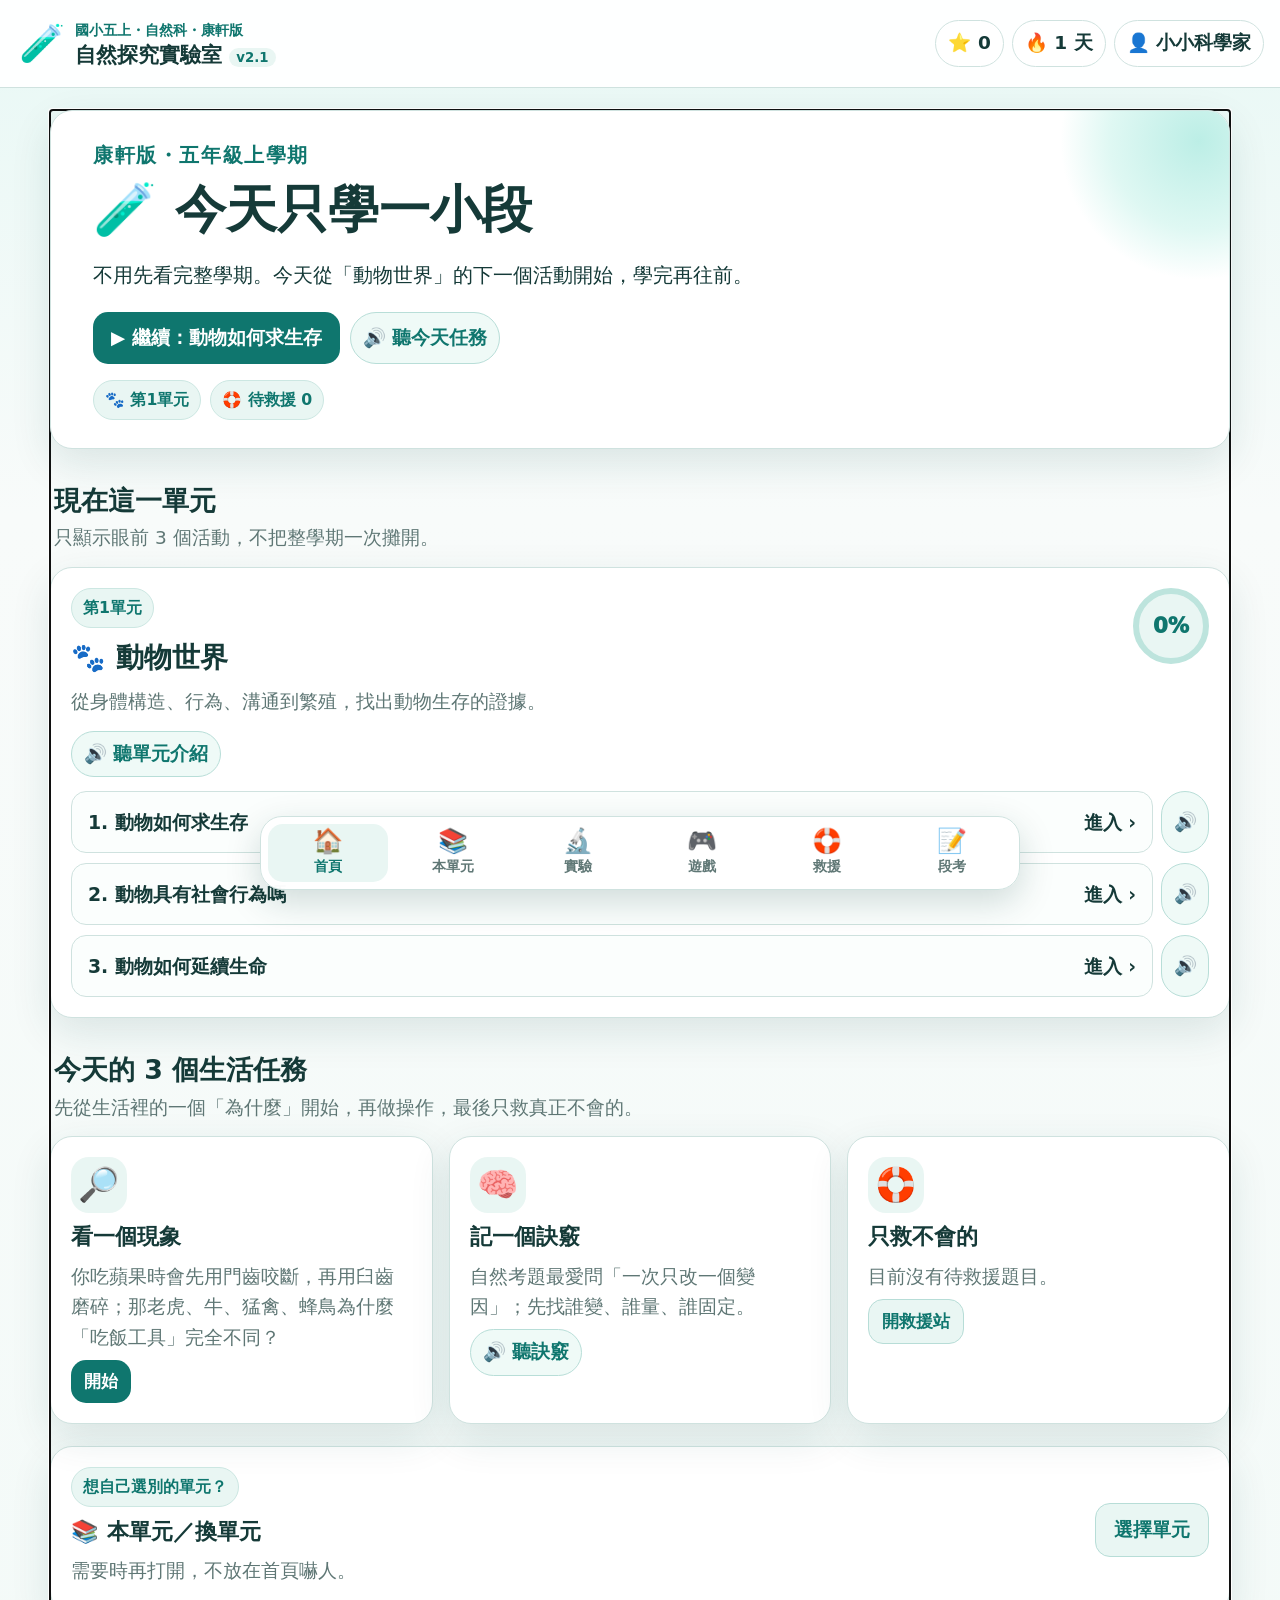
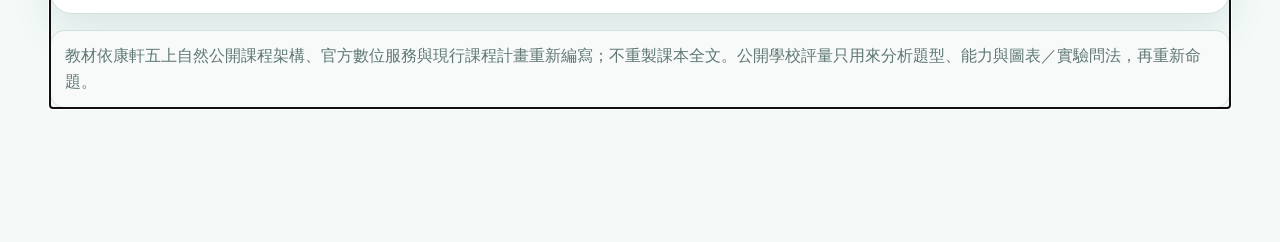
==== commit 0f9e3920: "version 2.1.0" ====
--- a/index.html
+++ b/index.html
@@ -8,14 +8,14 @@
   <meta name="application-name" content="五上自然探究實驗室" />
   <link rel="manifest" href="./manifest.webmanifest" />
   <link rel="icon" href="./assets/icon.svg" type="image/svg+xml" />
-  <link rel="stylesheet" href="./styles.css?v=2.0.0" />
+  <link rel="stylesheet" href="./styles.css?v=2.1.0" />
   <title>五上自然探究實驗室｜康軒版</title>
 </head>
 <body>
   <header class="topbar">
     <button class="brand" id="homeBrand" type="button" aria-label="回首頁">
       <span class="brand-mark" aria-hidden="true">🧪</span>
-      <span><small>國小五上・自然科・康軒版</small><strong>自然探究實驗室 <em>v2.0</em></strong></span>
+      <span><small>國小五上・自然科・康軒版</small><strong>自然探究實驗室 <em>v2.1</em></strong></span>
     </button>
     <div class="status-strip" aria-label="學習狀態">
       <span>⭐ <b id="stars">0</b></span>
@@ -52,7 +52,7 @@
 
   <div id="toast" class="toast" role="status" aria-live="polite"></div>
 
-  <script src="./data.js?v=2.0.0"></script>
-  <script src="./app.js?v=2.0.0"></script>
+  <script src="./data.js?v=2.1.0"></script>
+  <script src="./app.js?v=2.1.0"></script>
 </body>
 </html>
--- a/styles.css
+++ b/styles.css
@@ -51,3 +51,8 @@
 .detail-fold-body{padding:.3rem 1.05rem 1.05rem 3.9rem}
 .detail-fold-body>p{margin-top:.75rem}
 @media(max-width:600px){.detail-fold>summary{padding:.9rem}.detail-fold-body{padding:.15rem .9rem .95rem}.detail-fold .concept-visual{margin:.75rem 0}}
+
+/* v2.1 — audio reliability, per-card narration and unique science visuals */
+.audio-status{margin-top:10px;padding:10px 12px;border-radius:12px;background:#eef9f6;border:1px solid #c8e5df;font-weight:800;color:#24564f}.pair-audio{display:flex;gap:8px;flex-wrap:wrap;margin:10px 0}.life-answer .speak,.mini-lab-body .speak,.wrong-review .speak,.rescue-item .speak{margin-top:8px}.concept-visual[data-visual-type]{box-shadow:0 1px 0 rgba(15,118,110,.05)}.sim-controls{display:flex;gap:10px;flex-wrap:wrap;align-items:end}.sim-controls label{flex:1 1 210px}.sim-controls .btn{flex:0 0 auto}.current-unit-top .speak{margin-top:7px}
+@media(max-width:560px){.sim-controls{display:grid}.sim-controls .btn{width:100%}.pair-audio .speak{flex:1 1 140px}}
+.lesson-row{display:grid;grid-template-columns:minmax(0,1fr) auto;gap:8px;align-items:stretch}.lesson-row>.speak{min-width:48px;padding-inline:10px}.lesson-list.roomy .lesson-row>.speak{min-height:62px}@media(max-width:520px){.lesson-row{grid-template-columns:minmax(0,1fr) 48px}.lesson-row>.speak{font-size:0;position:relative}.lesson-row>.speak::after{content:'🔊';font-size:1.05rem}}
